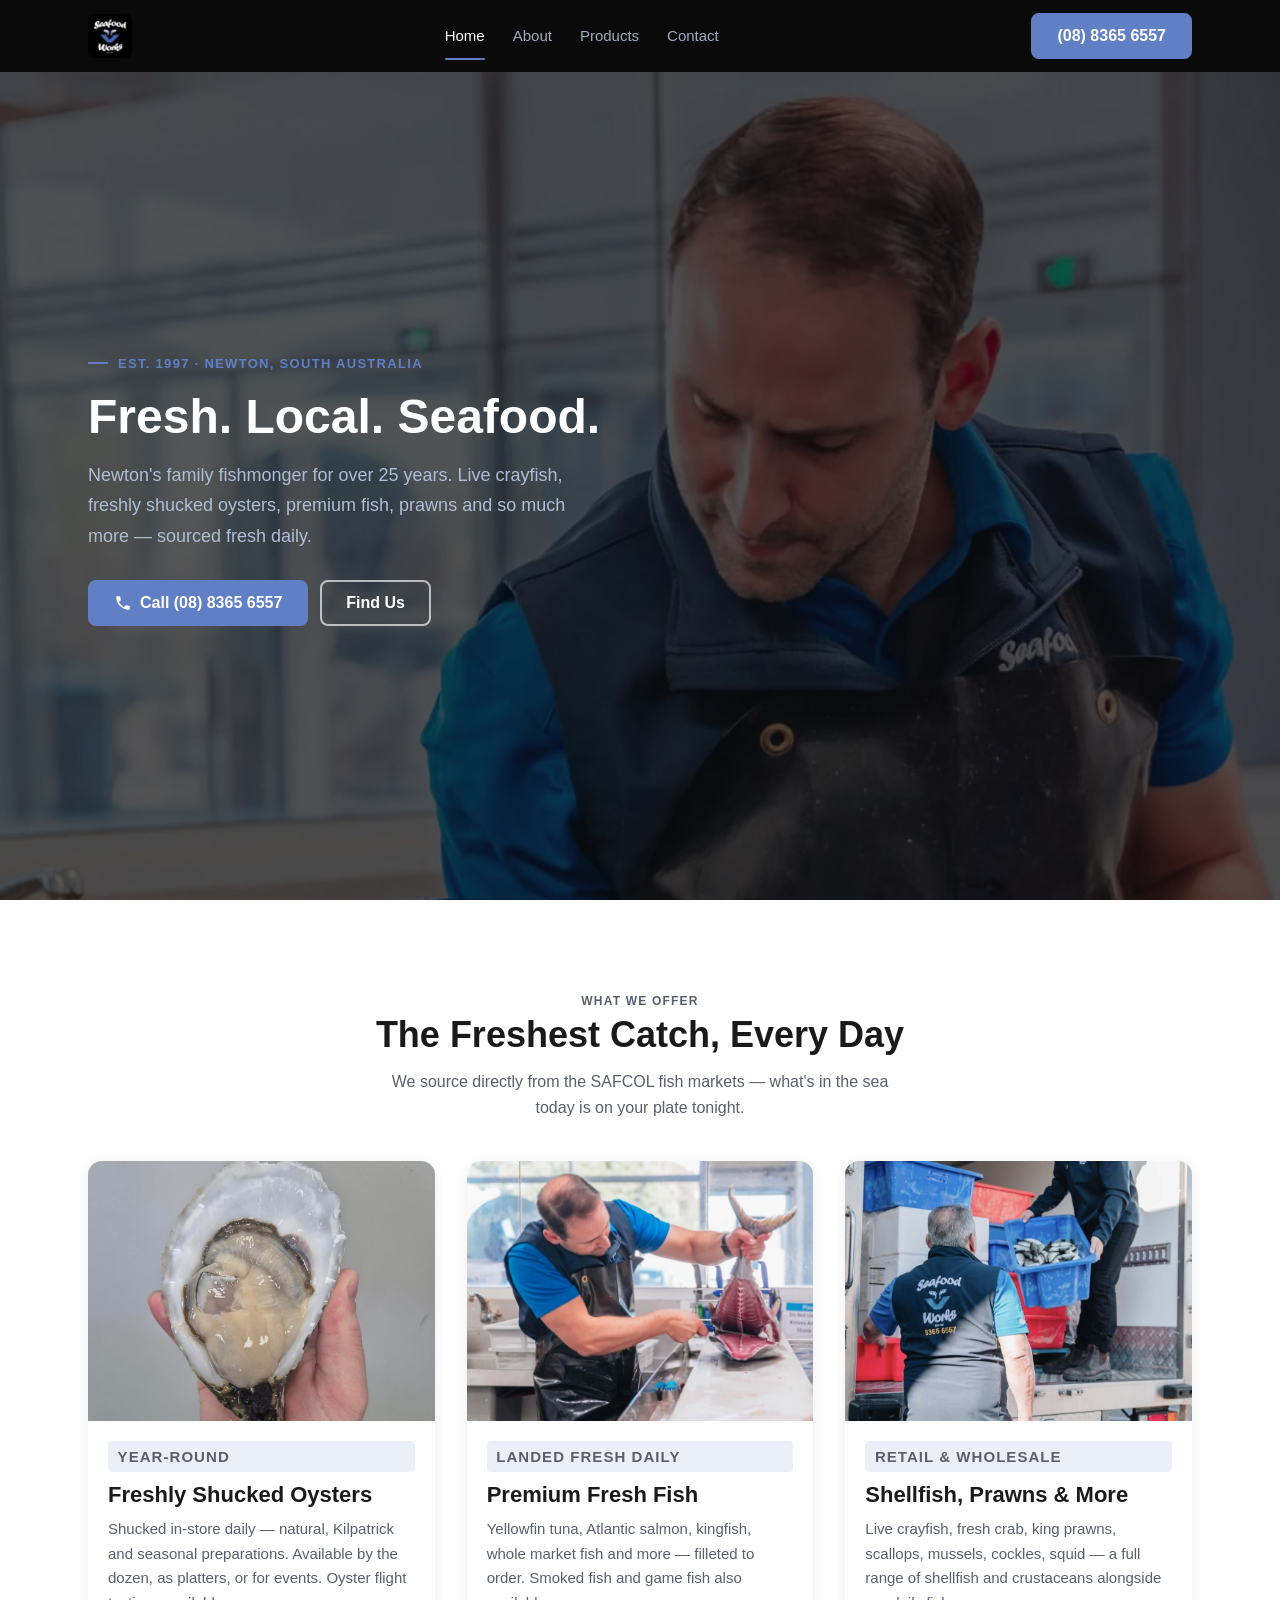
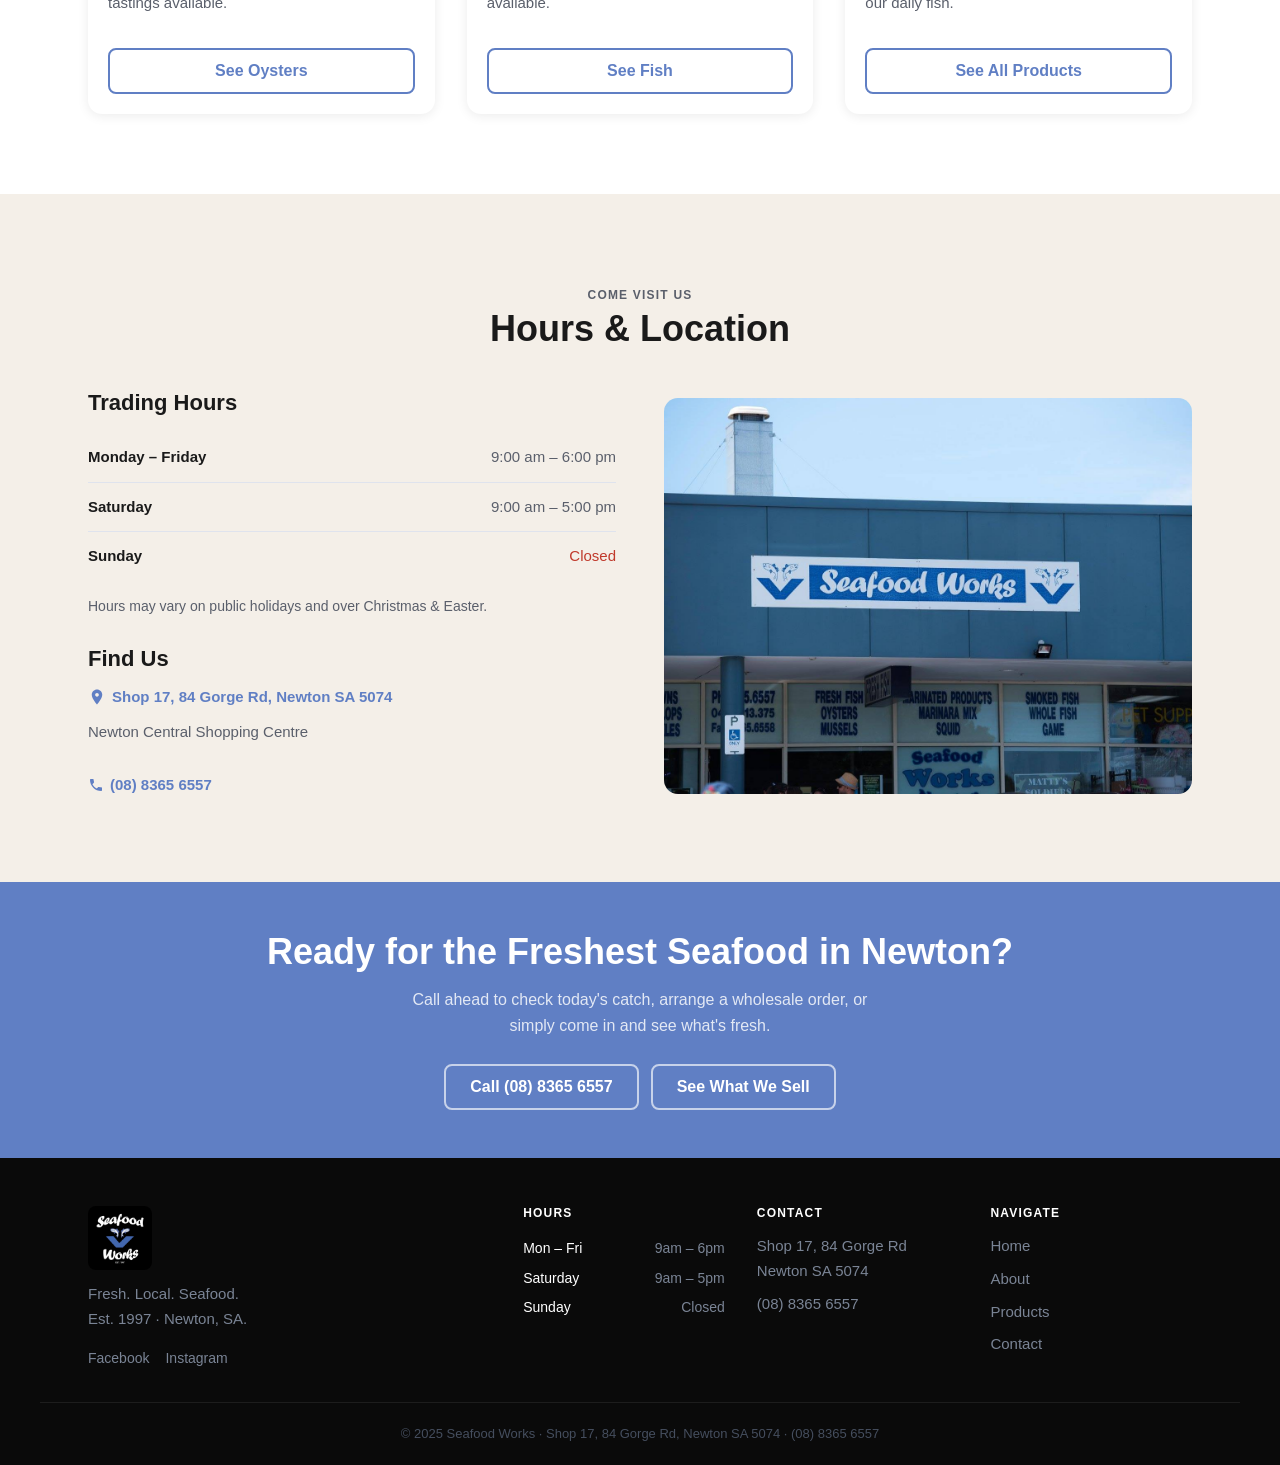
==== index.html @ 878ea4e6 "Initial build: Seafood Works static website Four-page mobile-first site (Home, About, Products, Cont" ====
<!DOCTYPE html>
<html lang="en-AU">
<head>
  <meta charset="UTF-8">
  <meta name="viewport" content="width=device-width, initial-scale=1">
  <title>Seafood Works Newton | Fresh Local Seafood South Australia</title>
  <meta name="description" content="Seafood Works — Newton's family fishmonger since 1997. Live crayfish, freshly shucked oysters, premium fish, prawns and more. Shop 17, 84 Gorge Rd, Newton SA 5074. Call (08) 8365 6557.">

  <!-- Open Graph -->
  <meta property="og:type"        content="website">
  <meta property="og:locale"      content="en_AU">
  <meta property="og:title"       content="Seafood Works | Fresh. Local. Seafood.">
  <meta property="og:description" content="Newton's family fishmonger since 1997. Live crayfish, freshly shucked oysters, premium fish, prawns and more. Shop 17, 84 Gorge Rd, Newton SA.">
  <meta property="og:image"       content="images/posing-with-tuna.jpeg">
  <meta property="og:url"         content="https://TODO-GITHUB-PAGES-URL/"><!-- TODO: update with live URL -->
  <meta name="twitter:card"       content="summary_large_image">

  <link rel="icon" type="image/jpeg" href="images/logo.jpg">
  <link rel="canonical"           href="https://TODO-GITHUB-PAGES-URL/"><!-- TODO: update -->
  <link rel="stylesheet"          href="styles.css">

  <!-- Schema.org LocalBusiness JSON-LD -->
  <script type="application/ld+json">
  {
    "@context": "https://schema.org",
    "@type": "LocalBusiness",
    "name": "Seafood Works",
    "description": "Family-owned fresh seafood retailer and wholesaler in Newton, South Australia. Established 1997.",
    "url": "https://TODO-GITHUB-PAGES-URL/",
    "logo": "https://TODO-GITHUB-PAGES-URL/images/logo.jpg",
    "image": "https://TODO-GITHUB-PAGES-URL/images/posing-with-tuna.jpeg",
    "telephone": "+61883656557",
    "address": {
      "@type": "PostalAddress",
      "streetAddress": "Shop 17, 84 Gorge Road",
      "addressLocality": "Newton",
      "addressRegion": "SA",
      "postalCode": "5074",
      "addressCountry": "AU"
    },
    "openingHoursSpecification": [
      {
        "@type": "OpeningHoursSpecification",
        "dayOfWeek": ["Monday","Tuesday","Wednesday","Thursday","Friday"],
        "opens": "09:00",
        "closes": "18:00"
      },
      {
        "@type": "OpeningHoursSpecification",
        "dayOfWeek": "Saturday",
        "opens": "09:00",
        "closes": "17:00"
      }
    ],
    "priceRange": "$$",
    "sameAs": [
      "https://www.facebook.com/seafoodworks/",
      "https://www.instagram.com/seafoodworksnewton/"
    ]
  }
  </script>
</head>
<body>

  <a class="skip-link" href="#main-content">Skip to main content</a>

  <!-- ===================== HEADER ===================== -->
  <header class="site-header" id="site-header">
    <div class="container header-inner">

      <a href="index.html" class="logo-link" aria-label="Seafood Works — home">
        <img src="images/logo.jpg" alt="Seafood Works" class="site-logo" width="44" height="44">
      </a>

      <nav class="site-nav" id="site-nav" aria-label="Main navigation">
        <ul class="nav-list">
          <li><a href="index.html"    class="nav-link" aria-current="page">Home</a></li>
          <li><a href="about.html"    class="nav-link">About</a></li>
          <li><a href="products.html" class="nav-link">Products</a></li>
          <li><a href="contact.html"  class="nav-link">Contact</a></li>
        </ul>
      </nav>

      <a href="tel:+61883656557" class="btn-call-header" aria-label="Call Seafood Works">Call</a>

      <button class="hamburger" id="hamburger"
              aria-controls="site-nav" aria-expanded="false" aria-label="Open menu">
        <span class="hamburger-bar" aria-hidden="true"></span>
        <span class="hamburger-bar" aria-hidden="true"></span>
        <span class="hamburger-bar" aria-hidden="true"></span>
      </button>

      <a href="tel:+61883656557" class="btn btn-primary btn-call-desktop">(08) 8365 6557</a>

    </div>
  </header>

  <!-- ===================== MAIN ===================== -->
  <main id="main-content">

    <!-- HERO -->
    <section class="hero" aria-labelledby="hero-heading">
      <div class="hero-bg" role="img"
           aria-label="Seafood Works team member carefully inspecting a whole fresh tuna"></div>
      <div class="container hero-content">
        <p class="hero-eyebrow">Est. 1997 &middot; Newton, South Australia</p>
        <h1 id="hero-heading">Fresh.&nbsp;Local.&nbsp;Seafood.</h1>
        <p class="lead">
          Newton's family fishmonger for over 25&nbsp;years. Live crayfish, freshly
          shucked oysters, premium fish, prawns and so much more — sourced fresh daily.
        </p>
        <div class="hero-actions">
          <a href="tel:+61883656557" class="btn btn-primary">
            <svg width="18" height="18" viewBox="0 0 24 24" fill="currentColor" aria-hidden="true">
              <path d="M6.62 10.79c1.44 2.83 3.76 5.14 6.59 6.59l2.2-2.2c.27-.27.67-.36 1.02-.24 1.12.37 2.33.57 3.57.57.55 0 1 .45 1 1V20c0 .55-.45 1-1 1-9.39 0-17-7.61-17-17 0-.55.45-1 1-1h3.5c.55 0 1 .45 1 1 0 1.25.2 2.45.57 3.57.11.35.03.74-.25 1.02l-2.2 2.2z"/>
            </svg>
            Call (08) 8365 6557
          </a>
          <a href="contact.html" class="btn btn-outline">Find Us</a>
        </div>
      </div>
    </section>

    <!-- FEATURED PRODUCTS -->
    <section class="section" id="featured" aria-labelledby="featured-heading">
      <div class="container">
        <div class="section-header">
          <p class="eyebrow">What we offer</p>
          <h2 id="featured-heading">The Freshest Catch, Every Day</h2>
          <p>We source directly from the SAFCOL fish markets — what's in the sea today is on your plate tonight.</p>
        </div>

        <div class="card-grid">

          <article class="card">
            <img class="card-img"
                 src="images/oyster.jpg"
                 alt="A freshly shucked oyster on the half shell, showing the glistening flesh inside"
                 loading="lazy" width="600" height="450">
            <div class="card-body">
              <p class="product-tag">Year-round</p>
              <h3>Freshly Shucked Oysters</h3>
              <p>Shucked in-store daily — natural, Kilpatrick and seasonal preparations. Available by the dozen, as platters, or for events. Oyster flight tastings available.</p>
              <a href="products.html#oysters" class="btn btn-outline-blue" style="margin-top:1rem;">See Oysters</a>
            </div>
          </article>

          <article class="card">
            <img class="card-img"
                 src="images/filleting-fish.jpeg"
                 alt="Seafood Works team member expertly filleting a large whole tuna on the workbench"
                 loading="lazy" width="600" height="450">
            <div class="card-body">
              <p class="product-tag">Landed fresh daily</p>
              <h3>Premium Fresh Fish</h3>
              <p>Yellowfin tuna, Atlantic salmon, kingfish, whole market fish and more — filleted to order. Smoked fish and game fish also available.</p>
              <a href="products.html#fish" class="btn btn-outline-blue" style="margin-top:1rem;">See Fish</a>
            </div>
          </article>

          <article class="card">
            <img class="card-img"
                 src="images/unloading-truck.jpg"
                 alt="Two Seafood Works team members unloading crates of fresh seafood from the truck at dawn"
                 loading="lazy" width="600" height="450">
            <div class="card-body">
              <p class="product-tag">Retail &amp; wholesale</p>
              <h3>Shellfish, Prawns &amp; More</h3>
              <p>Live crayfish, fresh crab, king prawns, scallops, mussels, cockles, squid — a full range of shellfish and crustaceans alongside our daily fish.</p>
              <a href="products.html" class="btn btn-outline-blue" style="margin-top:1rem;">See All Products</a>
            </div>
          </article>

        </div>
      </div>
    </section>

    <!-- HOURS + LOCATION -->
    <section class="section section--sand" id="visit" aria-labelledby="visit-heading">
      <div class="container">
        <div class="section-header">
          <p class="eyebrow">Come visit us</p>
          <h2 id="visit-heading">Hours &amp; Location</h2>
        </div>

        <div class="story-grid">

          <div>
            <h3 style="margin-bottom:1rem;">Trading Hours</h3>
            <ul class="hours-list" aria-label="Trading hours">
              <li>
                <span class="hours-day">Monday &ndash; Friday</span>
                <span class="hours-time">9:00 am &ndash; 6:00 pm</span>
              </li>
              <li>
                <span class="hours-day">Saturday</span>
                <span class="hours-time">9:00 am &ndash; 5:00 pm</span>
              </li>
              <li>
                <span class="hours-day">Sunday</span>
                <span class="hours-closed">Closed</span>
              </li>
            </ul>
            <p style="margin-top:.875rem;font-size:.875rem;color:var(--muted);">Hours may vary on public holidays and over Christmas &amp; Easter.</p>

            <div style="margin-top:1.75rem;">
              <h3 style="margin-bottom:.75rem;">Find Us</h3>
              <address>
                <a href="https://maps.google.com/?q=Shop+17,+84+Gorge+Road,+Newton+SA+5074,+Australia"
                   target="_blank" rel="noopener noreferrer"
                   class="location-link"
                   aria-label="Open Seafood Works in Google Maps">
                  <svg width="18" height="18" viewBox="0 0 24 24" fill="currentColor" aria-hidden="true">
                    <path d="M12 2C8.13 2 5 5.13 5 9c0 5.25 7 13 7 13s7-7.75 7-13c0-3.87-3.13-7-7-7zm0 9.5c-1.38 0-2.5-1.12-2.5-2.5S10.62 6.5 12 6.5s2.5 1.12 2.5 2.5-1.12 2.5-2.5 2.5z"/>
                  </svg>
                  Shop 17, 84 Gorge Rd, Newton SA 5074
                </a>
              </address>
              <p style="margin-top:.375rem;font-size:.9375rem;color:var(--muted);">Newton Central Shopping Centre</p>
              <a href="tel:+61883656557"
                 style="display:inline-flex;align-items:center;gap:.375rem;margin-top:.75rem;color:var(--blue);font-weight:600;font-size:.9375rem;">
                <svg width="16" height="16" viewBox="0 0 24 24" fill="currentColor" aria-hidden="true">
                  <path d="M6.62 10.79c1.44 2.83 3.76 5.14 6.59 6.59l2.2-2.2c.27-.27.67-.36 1.02-.24 1.12.37 2.33.57 3.57.57.55 0 1 .45 1 1V20c0 .55-.45 1-1 1-9.39 0-17-7.61-17-17 0-.55.45-1 1-1h3.5c.55 0 1 .45 1 1 0 1.25.2 2.45.57 3.57.11.35.03.74-.25 1.02l-2.2 2.2z"/>
                </svg>
                (08) 8365 6557
              </a>
            </div>
          </div>

          <div>
            <img src="images/shopfront.jpg"
                 alt="Seafood Works shopfront at Newton Central Shopping Centre showing the large branded sign and product windows"
                 class="story-img"
                 loading="lazy" width="600" height="450">
          </div>

        </div>
      </div>
    </section>

    <!-- CTA BAND -->
    <section class="cta-band" aria-labelledby="cta-heading">
      <div class="container">
        <h2 id="cta-heading">Ready for the Freshest Seafood in Newton?</h2>
        <p>Call ahead to check today's catch, arrange a wholesale order, or simply come in and see what's fresh.</p>
        <div class="cta-actions">
          <a href="tel:+61883656557" class="btn btn-outline">Call (08) 8365 6557</a>
          <a href="products.html"    class="btn btn-outline">See What We Sell</a>
        </div>
      </div>
    </section>

  </main>

  <!-- ===================== FOOTER ===================== -->
  <footer class="site-footer" aria-label="Site footer">
    <div class="container footer-inner">

      <div class="footer-brand">
        <img src="images/logo.jpg" alt="Seafood Works" class="footer-logo"
             width="64" height="64" loading="lazy">
        <p class="footer-tagline">Fresh. Local. Seafood.<br>Est. 1997 &middot; Newton, SA.</p>
        <div class="footer-social">
          <a href="https://www.facebook.com/seafoodworks/"
             target="_blank" rel="noopener noreferrer"
             aria-label="Seafood Works on Facebook">Facebook</a>
          <a href="https://www.instagram.com/seafoodworksnewton/"
             target="_blank" rel="noopener noreferrer"
             aria-label="Seafood Works on Instagram">Instagram</a>
        </div>
      </div>

      <div class="footer-col">
        <h4>Hours</h4>
        <div class="footer-hours-row"><span class="fh-day">Mon &ndash; Fri</span><span class="fh-time">9am &ndash; 6pm</span></div>
        <div class="footer-hours-row"><span class="fh-day">Saturday</span><span class="fh-time">9am &ndash; 5pm</span></div>
        <div class="footer-hours-row"><span class="fh-day">Sunday</span><span class="fh-time">Closed</span></div>
      </div>

      <div class="footer-col">
        <h4>Contact</h4>
        <address>
          <a href="https://maps.google.com/?q=Shop+17,+84+Gorge+Road,+Newton+SA+5074,+Australia"
             target="_blank" rel="noopener noreferrer">
            Shop 17, 84 Gorge Rd<br>Newton SA 5074
          </a>
          <a href="tel:+61883656557" style="margin-top:.5rem;">(08) 8365 6557</a>
        </address>
      </div>

      <div class="footer-col">
        <h4>Navigate</h4>
        <ul>
          <li><a href="index.html">Home</a></li>
          <li><a href="about.html">About</a></li>
          <li><a href="products.html">Products</a></li>
          <li><a href="contact.html">Contact</a></li>
        </ul>
      </div>

    </div>
    <div class="footer-bottom">
      <div class="container">
        <p>&copy; 2025 Seafood Works &middot; Shop 17, 84 Gorge Rd, Newton SA 5074 &middot;
           <a href="tel:+61883656557" style="color:inherit;">(08) 8365 6557</a></p>
      </div>
    </div>
  </footer>

  <!-- Mobile sticky call bar — hidden on tablet+ via CSS -->
  <div class="mobile-cta-bar" role="complementary" aria-label="Quick call">
    <a href="tel:+61883656557" aria-label="Call Seafood Works on (08) 8365 6557">
      <svg width="18" height="18" viewBox="0 0 24 24" fill="currentColor" aria-hidden="true">
        <path d="M6.62 10.79c1.44 2.83 3.76 5.14 6.59 6.59l2.2-2.2c.27-.27.67-.36 1.02-.24 1.12.37 2.33.57 3.57.57.55 0 1 .45 1 1V20c0 .55-.45 1-1 1-9.39 0-17-7.61-17-17 0-.55.45-1 1-1h3.5c.55 0 1 .45 1 1 0 1.25.2 2.45.57 3.57.11.35.03.74-.25 1.02l-2.2 2.2z"/>
      </svg>
      Call (08)&nbsp;8365&nbsp;6557
    </a>
  </div>

  <script src="js/nav.js" defer></script>
</body>
</html>
---- styles.css ----
/* ============================================================
   Seafood Works — styles.css
   Mobile-first. Breakpoints: 768px tablet | 1024px desktop
   Brand: black #0A0A0A · blue #607FC4 · sand #F4EFE8
   ============================================================ */

/* 1. Custom properties
   ============================================================ */
:root {
  --black:      #0A0A0A;
  --blue:       #607FC4;
  --blue-dark:  #4F6BAF;
  --blue-light: #EBF0F8;
  --sand:       #F4EFE8;
  --white:      #FFFFFF;
  --text:       #1A1A1A;
  --muted:      #5A5F6B;
  --border:     #DFE3ED;

  --font: -apple-system, BlinkMacSystemFont, 'Segoe UI', Roboto, Oxygen,
          Ubuntu, Cantarell, 'Helvetica Neue', sans-serif;

  --pad:      1.25rem;
  --header-h: 60px;
  --r:        8px;
  --r-lg:     14px;
  --shadow:   0 2px 12px rgba(0,0,0,.08);
  --shadow-lg:0 8px 32px rgba(0,0,0,.14);
  --ease:     .22s ease;
}

/* 2. Reset
   ============================================================ */
*, *::before, *::after { box-sizing: border-box; margin: 0; padding: 0; }

html {
  scroll-behavior: smooth;
  -webkit-text-size-adjust: 100%;
}

body {
  font-family: var(--font);
  font-size: 1rem;        /* 16px keeps iOS from zooming on inputs */
  line-height: 1.65;
  color: var(--text);
  background: var(--white);
  padding-bottom: 68px;  /* room for mobile sticky CTA bar */
}

img     { max-width: 100%; height: auto; display: block; }
a       { color: inherit; text-decoration: none; }
ul      { list-style: none; }
address { font-style: normal; }
p       { margin-bottom: 1rem; }
p:last-child { margin-bottom: 0; }
button  { font-family: inherit; }
input, textarea, select { font-family: inherit; }

/* Skip-to-content link for keyboard users */
.skip-link {
  position: absolute;
  top: -100%;
  left: 0;
  padding: .5rem 1.25rem;
  background: var(--blue);
  color: var(--white);
  font-weight: 600;
  z-index: 300;
  border-radius: 0 0 var(--r) 0;
}
.skip-link:focus { top: 0; }

/* 3. Typography
   ============================================================ */
h1, h2, h3, h4 { line-height: 1.2; font-weight: 700; color: var(--text); }
h1 { font-size: clamp(1.75rem, 5vw,  3rem); }
h2 { font-size: clamp(1.375rem, 4vw, 2.25rem); }
h3 { font-size: clamp(1.1rem, 3vw,   1.375rem); }
h4 { font-size: 1rem; }

.lead {
  font-size: 1.125rem;
  color: var(--muted);
  line-height: 1.7;
}

/* 4. Layout
   ============================================================ */
.container {
  width: 100%;
  max-width: 1200px;
  margin-inline: auto;
  padding-inline: var(--pad);
}

.section        { padding-block: 3.5rem; }
.section--sand  { background: var(--sand); }
.section--ice   { background: var(--blue-light); }
.section--dark  { background: var(--black); color: var(--white); }
.section--dark h2,
.section--dark h3 { color: var(--white); }

.section-header   { text-align: center; margin-bottom: 2.5rem; }
.section-header p { color: var(--muted); max-width: 540px; margin: .75rem auto 0; }
.section--dark .section-header p { color: #9AA3B2; }

/* 5. Buttons
   ============================================================ */
.btn {
  display: inline-flex;
  align-items: center;
  justify-content: center;
  gap: .5rem;
  min-height: 44px;   /* Apple HIG minimum tap target */
  padding: .75rem 1.5rem;
  border-radius: var(--r);
  font: 600 1rem var(--font);
  border: 2px solid transparent;
  cursor: pointer;
  transition: background var(--ease), color var(--ease),
              border-color var(--ease), transform var(--ease);
  white-space: nowrap;
}
.btn:active { transform: scale(.97); }

.btn-primary { background: var(--blue); color: var(--white); border-color: var(--blue); }
.btn-primary:hover,
.btn-primary:focus-visible { background: var(--blue-dark); border-color: var(--blue-dark); }

.btn-outline { background: transparent; color: var(--white); border-color: rgba(255,255,255,.65); }
.btn-outline:hover,
.btn-outline:focus-visible { background: var(--white); color: var(--black); border-color: var(--white); }

.btn-outline-blue { background: transparent; color: var(--blue); border-color: var(--blue); }
.btn-outline-blue:hover,
.btn-outline-blue:focus-visible { background: var(--blue); color: var(--white); }

:focus-visible { outline: 3px solid var(--blue); outline-offset: 3px; }

/* 6. Header
   ============================================================ */
.site-header {
  position: sticky;
  top: 0;
  z-index: 200;
  height: var(--header-h);
  background: var(--black);
  display: flex;
  align-items: center;
  transition: transform .3s ease, box-shadow .3s ease;
}
.site-header.is-scrolled    { box-shadow: 0 2px 20px rgba(0,0,0,.45); }
.site-header.header-hidden  { transform: translateY(-100%); }

.header-inner {
  display: flex;
  align-items: center;
  gap: .75rem;
  height: 100%;
}

.logo-link { display: flex; align-items: center; flex-shrink: 0; }
.site-logo { height: 44px; width: 44px; object-fit: cover; border-radius: 6px; }

/* Mobile: compact "Call" button in header */
.btn-call-header {
  margin-left: auto;
  display: flex;
  align-items: center;
  min-height: 44px;
  padding: 0 .875rem;
  background: var(--blue);
  color: var(--white);
  border-radius: var(--r);
  font-weight: 700;
  font-size: .8125rem;
  white-space: nowrap;
  flex-shrink: 0;
  transition: background var(--ease);
}
.btn-call-header:hover { background: var(--blue-dark); }

/* Desktop full call button (hidden on mobile) */
.btn-call-desktop { display: none; }

/* 7. Hamburger
   ============================================================ */
.hamburger {
  display: flex;
  flex-direction: column;
  justify-content: center;
  align-items: center;
  gap: 5px;
  width: 44px;
  height: 44px;
  background: transparent;
  border: none;
  cursor: pointer;
  padding: 0;
  flex-shrink: 0;
}
.hamburger-bar {
  display: block;
  width: 22px;
  height: 2px;
  background: var(--white);
  border-radius: 2px;
  transition: transform var(--ease), opacity var(--ease);
  transform-origin: center;
}
.hamburger.is-active .hamburger-bar:nth-child(1) { transform: translateY(7px) rotate(45deg); }
.hamburger.is-active .hamburger-bar:nth-child(2) { opacity: 0; transform: scaleX(0); }
.hamburger.is-active .hamburger-bar:nth-child(3) { transform: translateY(-7px) rotate(-45deg); }

/* 8. Mobile nav overlay
   ============================================================ */
.site-nav {
  display: none;
  position: fixed;
  top: var(--header-h);
  inset-inline: 0;
  bottom: 0;
  z-index: 190;
  background: var(--black);
  flex-direction: column;
  align-items: center;
  justify-content: center;
}
.site-nav.is-open { display: flex; }
body.nav-open     { overflow: hidden; }

.nav-list {
  display: flex;
  flex-direction: column;
  align-items: center;
  width: 100%;
}
.nav-link {
  display: flex;
  align-items: center;
  justify-content: center;
  gap: .5rem;
  width: 100%;
  padding: 1.125rem 2rem;
  font-size: 1.5rem;
  font-weight: 700;
  color: #9AA8BF;
  min-height: 60px;
  transition: color var(--ease);
}
.nav-link:hover,
.nav-link[aria-current="page"] { color: var(--white); }

/* Active page dot indicator on mobile */
.nav-link[aria-current="page"]::after {
  content: '';
  display: inline-block;
  width: 6px;
  height: 6px;
  background: var(--blue);
  border-radius: 50%;
  flex-shrink: 0;
}

/* 9. Mobile sticky CTA bar
   ============================================================ */
.mobile-cta-bar {
  position: fixed;
  bottom: 0;
  inset-inline: 0;
  z-index: 180;
  background: var(--blue);
  padding: .625rem var(--pad);
  display: flex;
}
.mobile-cta-bar a {
  display: flex;
  align-items: center;
  justify-content: center;
  gap: .5rem;
  width: 100%;
  min-height: 44px;
  color: var(--white);
  font-weight: 700;
  font-size: 1rem;
}

/* 10. Home hero
   ============================================================ */
.hero {
  position: relative;
  min-height: calc(100vh - var(--header-h));
  min-height: calc(100svh - var(--header-h));
  display: flex;
  align-items: center;
  background: var(--black);
  overflow: hidden;
}
.hero-bg {
  position: absolute;
  inset: 0;
  background-size: cover;
  background-position: center top;
  background-image: url('images/posing-with-tuna.jpeg');
  opacity: .32;
}
.hero-content {
  position: relative;
  z-index: 1;
  color: var(--white);
  padding-block: 2.5rem;
}
.hero-eyebrow {
  display: inline-flex;
  align-items: center;
  gap: .625rem;
  font-size: .8125rem;
  font-weight: 700;
  letter-spacing: .1em;
  text-transform: uppercase;
  color: var(--blue);
  margin-bottom: .875rem;
}
.hero-eyebrow::before {
  content: '';
  display: block;
  width: 20px;
  height: 2px;
  background: var(--blue);
  flex-shrink: 0;
}
.hero h1    { color: var(--white); max-width: 580px; margin-bottom: .875rem; }
.hero .lead { color: #B0BDD4; max-width: 500px; margin-bottom: 1.75rem; }

.hero-actions             { display: flex; flex-direction: column; gap: .75rem; }
.hero-actions .btn        { width: 100%; justify-content: center; }

/* 11. Inner page hero
   ============================================================ */
.page-hero {
  background: var(--black);
  color: var(--white);
  padding-block: 2.75rem 2.25rem;
  position: relative;
  overflow: hidden;
}
.page-hero-bg {
  position: absolute;
  inset: 0;
  background-size: cover;
  background-position: center;
  opacity: .22;
}
.page-hero-content { position: relative; z-index: 1; }
.page-hero h1 { color: var(--white); margin-bottom: .5rem; }
.page-hero p  { color: #9AA3B2; max-width: 520px; margin-top: .5rem; }

/* 12. Eyebrow label
   ============================================================ */
.eyebrow {
  display: inline-flex;
  align-items: center;
  gap: .5rem;
  font-size: .75rem;
  font-weight: 700;
  letter-spacing: .1em;
  text-transform: uppercase;
  color: var(--blue);
  margin-bottom: .625rem;
}

/* 13. Card grid
   ============================================================ */
.card-grid { display: grid; grid-template-columns: 1fr; gap: 1.25rem; }

.card {
  background: var(--white);
  border-radius: var(--r-lg);
  overflow: hidden;
  box-shadow: var(--shadow);
  transition: box-shadow var(--ease), transform var(--ease);
  display: flex;
  flex-direction: column;
}
.card:hover { box-shadow: var(--shadow-lg); transform: translateY(-3px); }

.card-img {
  width: 100%;
  aspect-ratio: 4/3;
  object-fit: cover;
  background: var(--blue-light);
}
.card-body   { padding: 1.25rem; display: flex; flex-direction: column; flex: 1; }
.card-body h3 { margin-bottom: .5rem; }
.card-body p  { color: var(--muted); font-size: .9375rem; flex: 1; }

/* 14. Product tag pill
   ============================================================ */
.product-tag {
  display: inline-block;
  font-size: .6875rem;
  font-weight: 700;
  letter-spacing: .07em;
  text-transform: uppercase;
  color: var(--blue);
  background: var(--blue-light);
  padding: .2rem .6rem;
  border-radius: 4px;
  margin-bottom: .625rem;
}

/* 15. Feature list
   ============================================================ */
.feature-list { display: flex; flex-direction: column; gap: 1.5rem; }

.feature-item { display: flex; gap: 1rem; align-items: flex-start; }
.feature-icon {
  width: 48px;
  height: 48px;
  flex-shrink: 0;
  background: var(--blue-light);
  border-radius: 12px;
  display: flex;
  align-items: center;
  justify-content: center;
  font-size: 1.25rem;
}
.feature-item h3 { font-size: 1rem; margin-bottom: .25rem; }
.feature-item p  { font-size: .9375rem; color: var(--muted); }

/* 16. Hours list
   ============================================================ */
.hours-list li {
  display: flex;
  justify-content: space-between;
  align-items: center;
  padding: .75rem 0;
  border-bottom: 1px solid var(--border);
  font-size: .9375rem;
}
.hours-list li:last-child { border-bottom: none; }
.hours-day    { font-weight: 600; }
.hours-time   { color: var(--muted); }
.hours-closed { color: #C0392B; font-weight: 500; }

/* 17. Contact detail rows
   ============================================================ */
.contact-detail {
  display: flex;
  gap: 1rem;
  align-items: flex-start;
  margin-bottom: 1.375rem;
}
.contact-detail:last-child { margin-bottom: 0; }
.contact-icon {
  width: 44px;
  height: 44px;
  flex-shrink: 0;
  background: var(--blue-light);
  border-radius: 50%;
  display: flex;
  align-items: center;
  justify-content: center;
  font-size: 1.125rem;
}
.contact-detail strong {
  display: block;
  font-size: .75rem;
  text-transform: uppercase;
  letter-spacing: .07em;
  color: var(--muted);
  margin-bottom: .2rem;
}
.contact-detail a   { color: var(--blue); font-weight: 600; font-size: .9375rem; }
.contact-detail a:hover { text-decoration: underline; }
.contact-detail p   { font-size: .9375rem; color: var(--muted); margin: 0; }

/* 18. Map embed
   ============================================================ */
.map-wrap {
  border-radius: var(--r-lg);
  overflow: hidden;
  aspect-ratio: 4/3;
  box-shadow: var(--shadow);
}
.map-wrap iframe { width: 100%; height: 100%; border: none; display: block; }

/* 19. Contact form
   ============================================================ */
.contact-form     { display: flex; flex-direction: column; gap: 1rem; }
.form-group       { display: flex; flex-direction: column; gap: .375rem; }
.form-group label { font-size: .875rem; font-weight: 600; color: var(--text); }
.form-group input,
.form-group textarea {
  width: 100%;
  padding: .75rem 1rem;
  font: 1rem var(--font);   /* 16px minimum prevents iOS auto-zoom */
  color: var(--text);
  background: var(--white);
  border: 1.5px solid var(--border);
  border-radius: var(--r);
  -webkit-appearance: none;
  appearance: none;
  transition: border-color var(--ease);
}
.form-group input:focus,
.form-group textarea:focus {
  outline: none;
  border-color: var(--blue);
  box-shadow: 0 0 0 3px rgba(96,127,196,.18);
}
.form-group textarea { min-height: 130px; resize: vertical; }

/* 20. Stats strip
   ============================================================ */
.stats-strip  { display: grid; grid-template-columns: repeat(2, 1fr); gap: 1.5rem; text-align: center; }
.stat-number  { font-size: 2.25rem; font-weight: 800; color: var(--blue); line-height: 1; margin-bottom: .25rem; }
.stat-label   { font-size: .8125rem; color: var(--muted); font-weight: 500; line-height: 1.4; }

/* 21. Category divider (products page)
   ============================================================ */
.cat-divider {
  display: flex;
  align-items: center;
  gap: 1rem;
  margin-bottom: 1.75rem;
}
.cat-divider h2 { white-space: nowrap; font-size: clamp(1.2rem, 3vw, 1.75rem); }
.cat-divider::after { content: ''; flex: 1; height: 1px; background: var(--border); }

/* 22. Two-column story layout
   ============================================================ */
.story-grid        { display: flex; flex-direction: column; gap: 2rem; }
.story-img {
  border-radius: var(--r-lg);
  width: 100%;
  aspect-ratio: 4/3;
  object-fit: cover;
  object-position: center;
}

/* 23. CTA band
   ============================================================ */
.cta-band { background: var(--blue); padding-block: 3rem; text-align: center; }
.cta-band h2  { color: var(--white); margin-bottom: .875rem; }
.cta-band p   { color: rgba(255,255,255,.82); margin-bottom: 1.5rem; max-width: 480px; margin-inline: auto; }
.cta-actions  { display: flex; flex-direction: column; gap: .75rem; align-items: center; }
.cta-actions .btn { width: 100%; max-width: 320px; }

/* 24. Footer
   ============================================================ */
.site-footer { background: var(--black); color: var(--white); }

.footer-inner {
  display: grid;
  grid-template-columns: 1fr;
  gap: 2rem;
  padding-block: 3rem 2rem;
  border-bottom: 1px solid rgba(255,255,255,.08);
}

/* Brand column */
.footer-brand .footer-logo    { width: 64px; height: 64px; object-fit: cover; border-radius: 8px; margin-bottom: .75rem; }
.footer-brand .footer-tagline { color: #7A8495; font-size: .9375rem; margin-bottom: 1rem; }
.footer-brand .footer-social  { display: flex; gap: 1rem; flex-wrap: wrap; }
.footer-brand .footer-social a {
  color: #7A8495;
  font-size: .875rem;
  font-weight: 500;
  transition: color var(--ease);
  display: inline;
}
.footer-brand .footer-social a:hover { color: var(--white); }

/* Info columns */
.footer-col h4 {
  font-size: .75rem;
  letter-spacing: .1em;
  text-transform: uppercase;
  color: var(--white);
  margin-bottom: .875rem;
}
.footer-col li + li { margin-top: .5rem; }
.footer-col a { color: #7A8495; font-size: .9375rem; display: block; transition: color var(--ease); }
.footer-col a:hover { color: var(--white); }

.footer-hours-row { display: flex; justify-content: space-between; font-size: .875rem; padding: .2rem 0; }
.footer-hours-row .fh-day  { color: var(--white); }
.footer-hours-row .fh-time { color: #7A8495; }

.footer-bottom {
  padding-block: 1.25rem;
  text-align: center;
  font-size: .8125rem;
  color: #454E5E;
}

/* Location link with arrow effect */
.location-link {
  display: inline-flex;
  align-items: center;
  gap: .375rem;
  color: var(--blue);
  font-weight: 600;
  font-size: .9375rem;
  transition: gap var(--ease);
}
.location-link:hover { gap: .625rem; }

/* ============================================================
   TABLET  768px+
   ============================================================ */
@media (min-width: 768px) {
  :root { --pad: 2rem; }

  body              { padding-bottom: 0; }
  .mobile-cta-bar   { display: none; }

  .section          { padding-block: 5rem; }

  .hero-actions           { flex-direction: row; flex-wrap: wrap; }
  .hero-actions .btn      { width: auto; }

  .card-grid              { grid-template-columns: repeat(2, 1fr); gap: 1.5rem; }
  .stats-strip            { grid-template-columns: repeat(4, 1fr); }

  .story-grid             { flex-direction: row; align-items: center; gap: 3rem; }
  .story-grid > *         { flex: 1; }

  .map-wrap               { aspect-ratio: 16/9; }

  .cta-actions            { flex-direction: row; justify-content: center; }
  .cta-actions .btn       { width: auto; max-width: none; }

  .footer-inner           { grid-template-columns: repeat(2, 1fr); }

  .feature-list           { display: grid; grid-template-columns: repeat(2, 1fr); gap: 1.75rem; }
}

/* ============================================================
   DESKTOP  1024px+  (nav becomes horizontal)
   ============================================================ */
@media (min-width: 1024px) {
  :root { --pad: 2.5rem; --header-h: 68px; }

  /* Hide mobile controls */
  .hamburger        { display: none; }
  .btn-call-header  { display: none; }

  /* Show desktop call button */
  .btn-call-desktop { display: inline-flex; }

  /* Horizontal nav */
  .site-nav {
    display: flex !important;  /* overrides mobile display:none */
    position: static;
    background: transparent;
    flex-direction: row;
    align-items: center;
    flex: 1;
    top: auto;
    bottom: auto;
    inset-inline: auto;
  }
  .nav-list {
    flex-direction: row;
    justify-content: center;
    width: auto;
    flex: 1;
    gap: 0;
  }
  .nav-link {
    font-size: .9375rem;
    font-weight: 500;
    padding: .5rem .875rem;
    color: #A0ABBE;
    min-height: auto;
    width: auto;
    letter-spacing: 0;
    position: relative;
  }
  /* Remove mobile dot on desktop */
  .nav-link[aria-current="page"]::after { display: none; }

  .nav-link:hover,
  .nav-link[aria-current="page"] { color: var(--white); }

  /* Desktop: underline for active page */
  .nav-link[aria-current="page"]::before {
    content: '';
    position: absolute;
    bottom: -4px;
    left: .875rem;
    right: .875rem;
    height: 2px;
    background: var(--blue);
    border-radius: 2px;
  }

  .page-hero { padding-block: 4rem 3rem; }

  .card-grid    { grid-template-columns: repeat(3, 1fr); gap: 2rem; }
  .feature-list { grid-template-columns: repeat(2, 1fr); gap: 2rem; }
}

/* ============================================================
   LARGE DESKTOP  1280px+
   ============================================================ */
@media (min-width: 1280px) {
  :root { --pad: 3rem; --header-h: 72px; }

  .footer-inner { grid-template-columns: 2fr 1fr 1fr 1fr; }
}
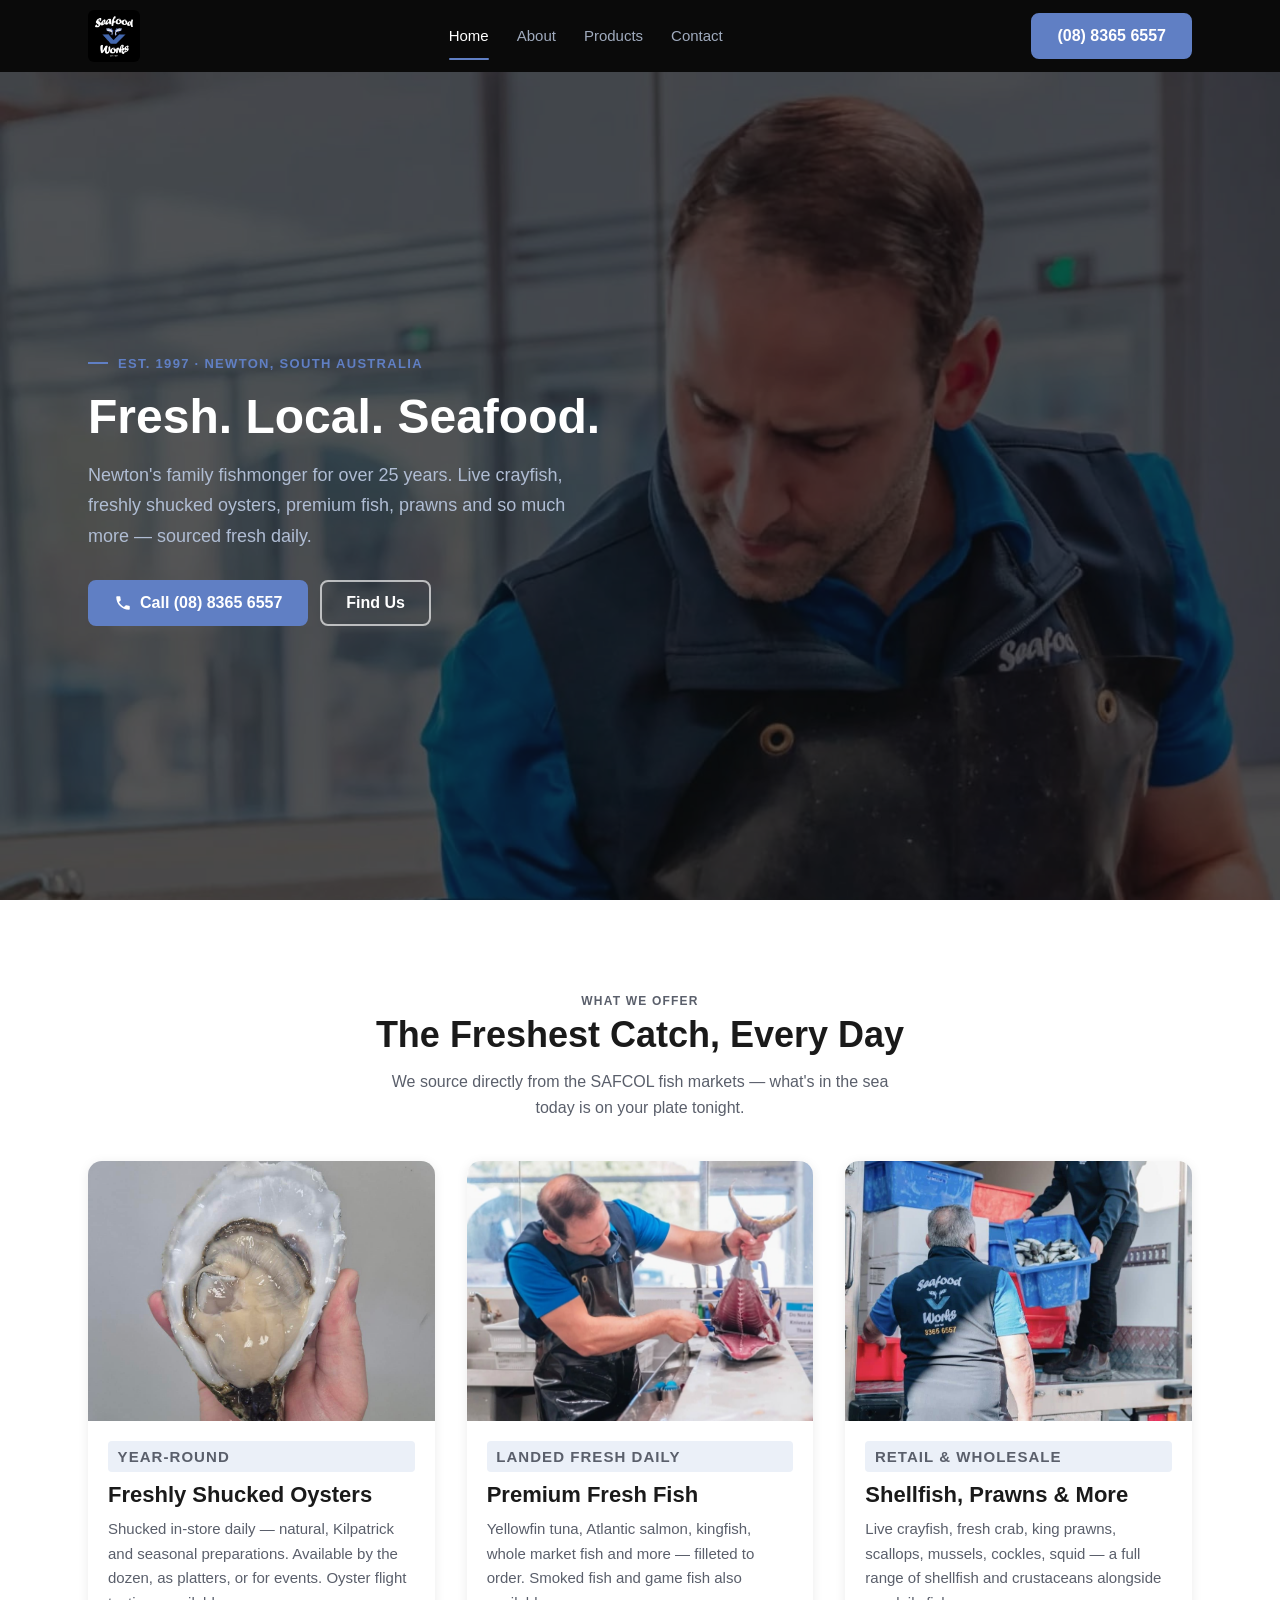
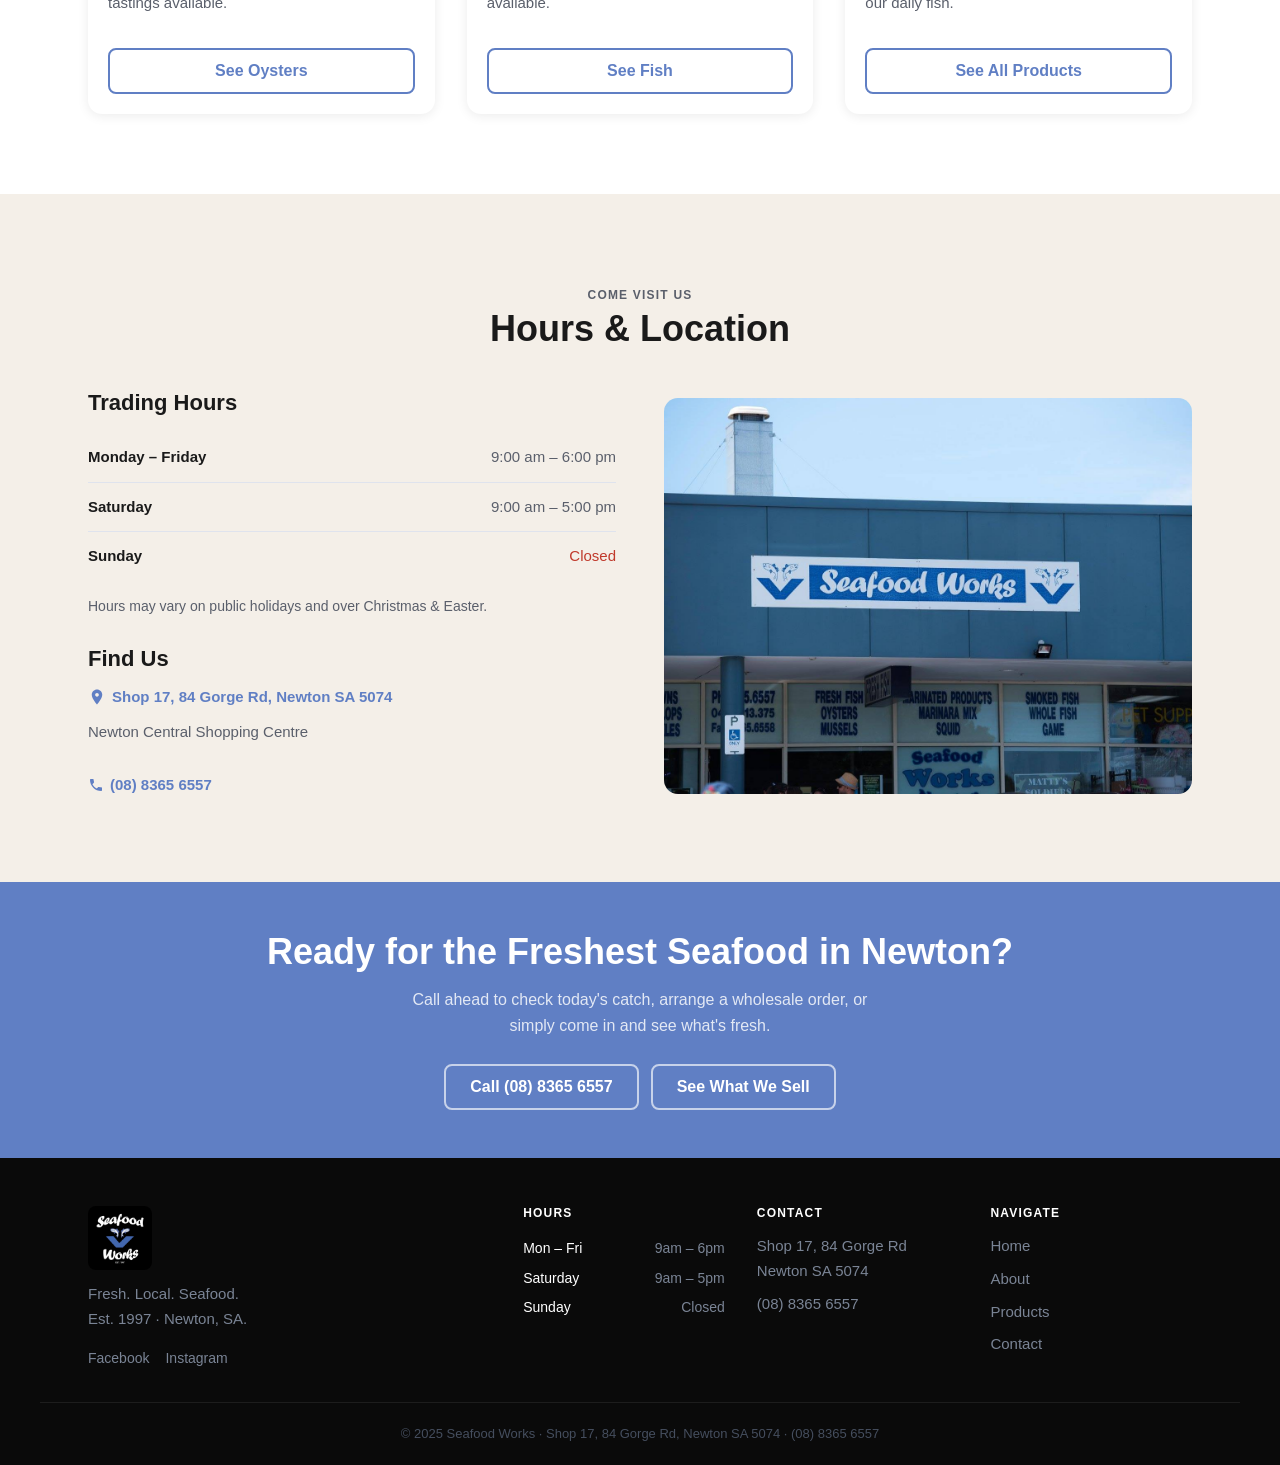
==== commit 1afb78ed: "inc logo size" ====
--- a/index.html
+++ b/index.html
@@ -69,7 +69,7 @@
     <div class="container header-inner">
 
       <a href="index.html" class="logo-link" aria-label="Seafood Works — home">
-        <img src="images/logo.jpg" alt="Seafood Works" class="site-logo" width="44" height="44">
+        <img src="images/logo.jpg" alt="Seafood Works" class="site-logo" width="52" height="52">
       </a>
 
       <nav class="site-nav" id="site-nav" aria-label="Main navigation">
--- a/styles.css
+++ b/styles.css
@@ -160,7 +160,7 @@
 }
 
 .logo-link { display: flex; align-items: center; flex-shrink: 0; }
-.site-logo { height: 44px; width: 44px; object-fit: cover; border-radius: 6px; }
+.site-logo { height: 52px; width: 52px; object-fit: cover; border-radius: 6px; }
 
 /* Mobile: compact "Call" button in header */
 .btn-call-header {
